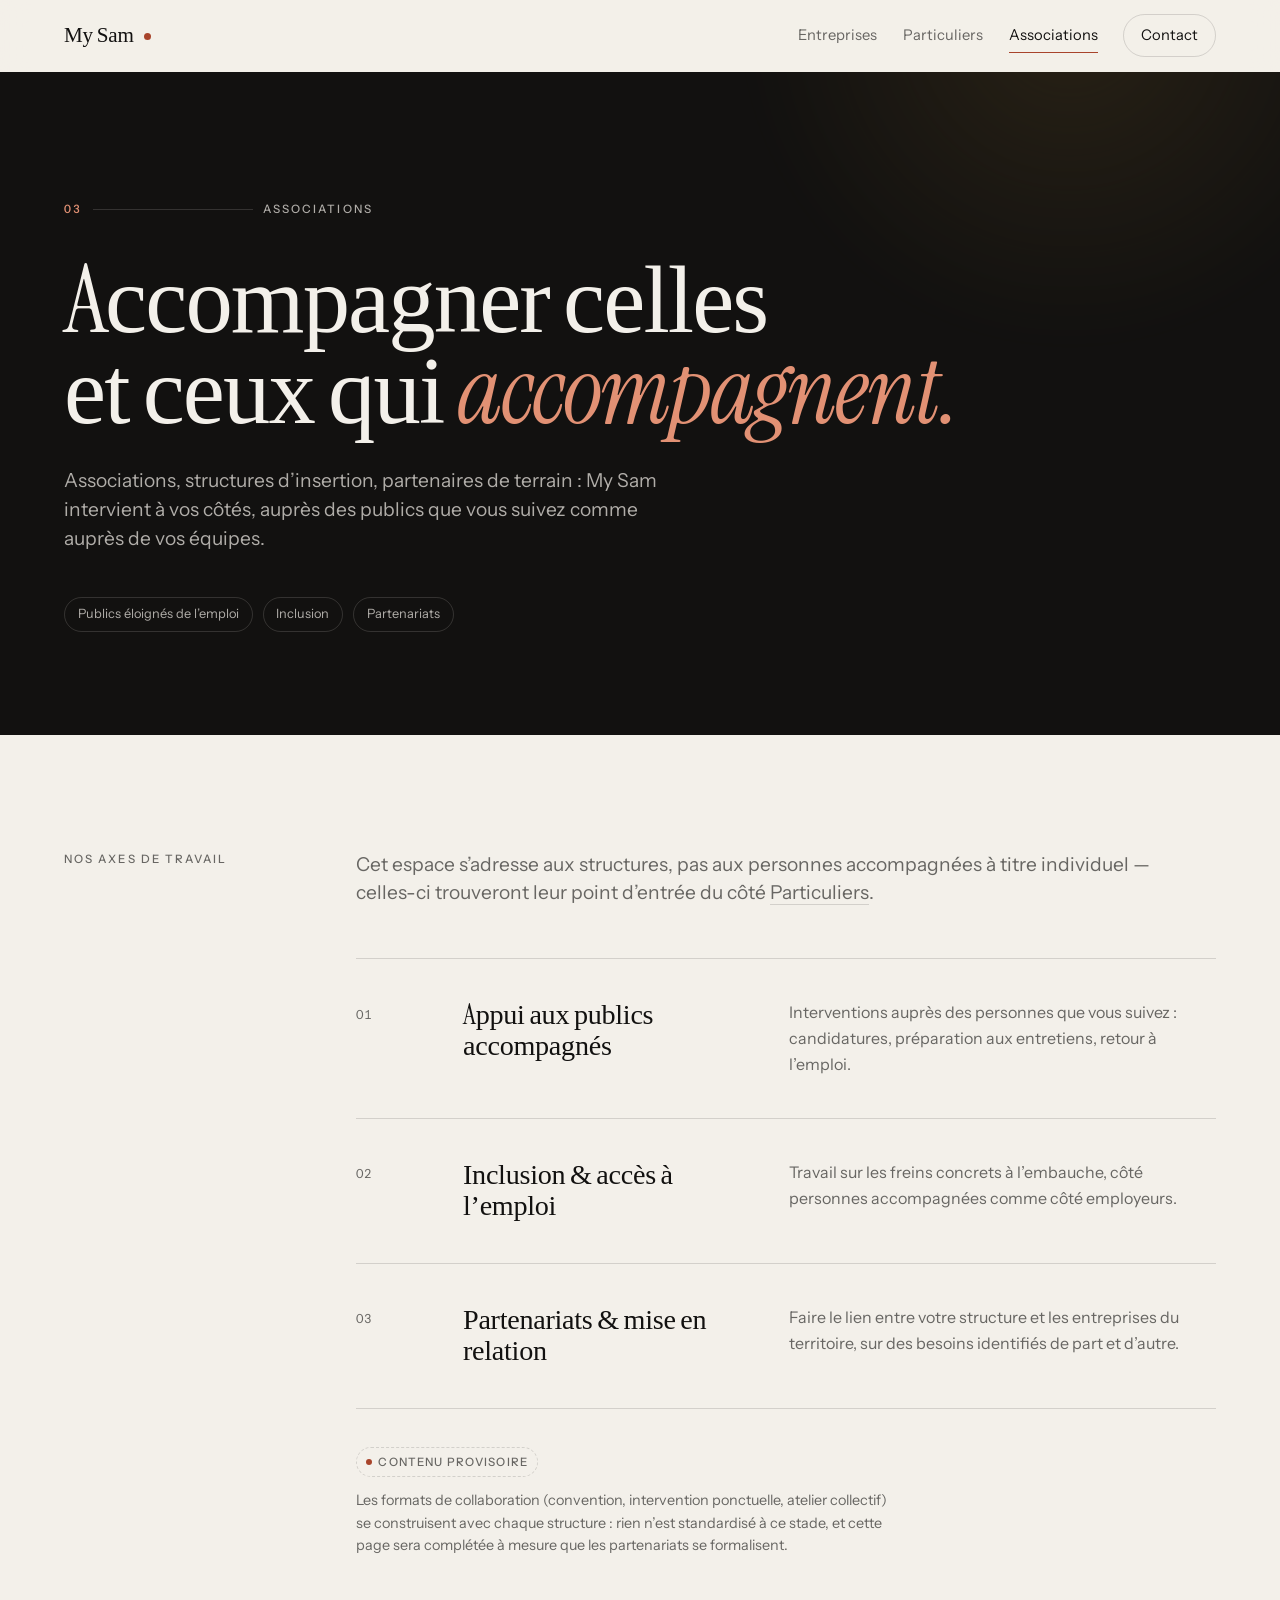
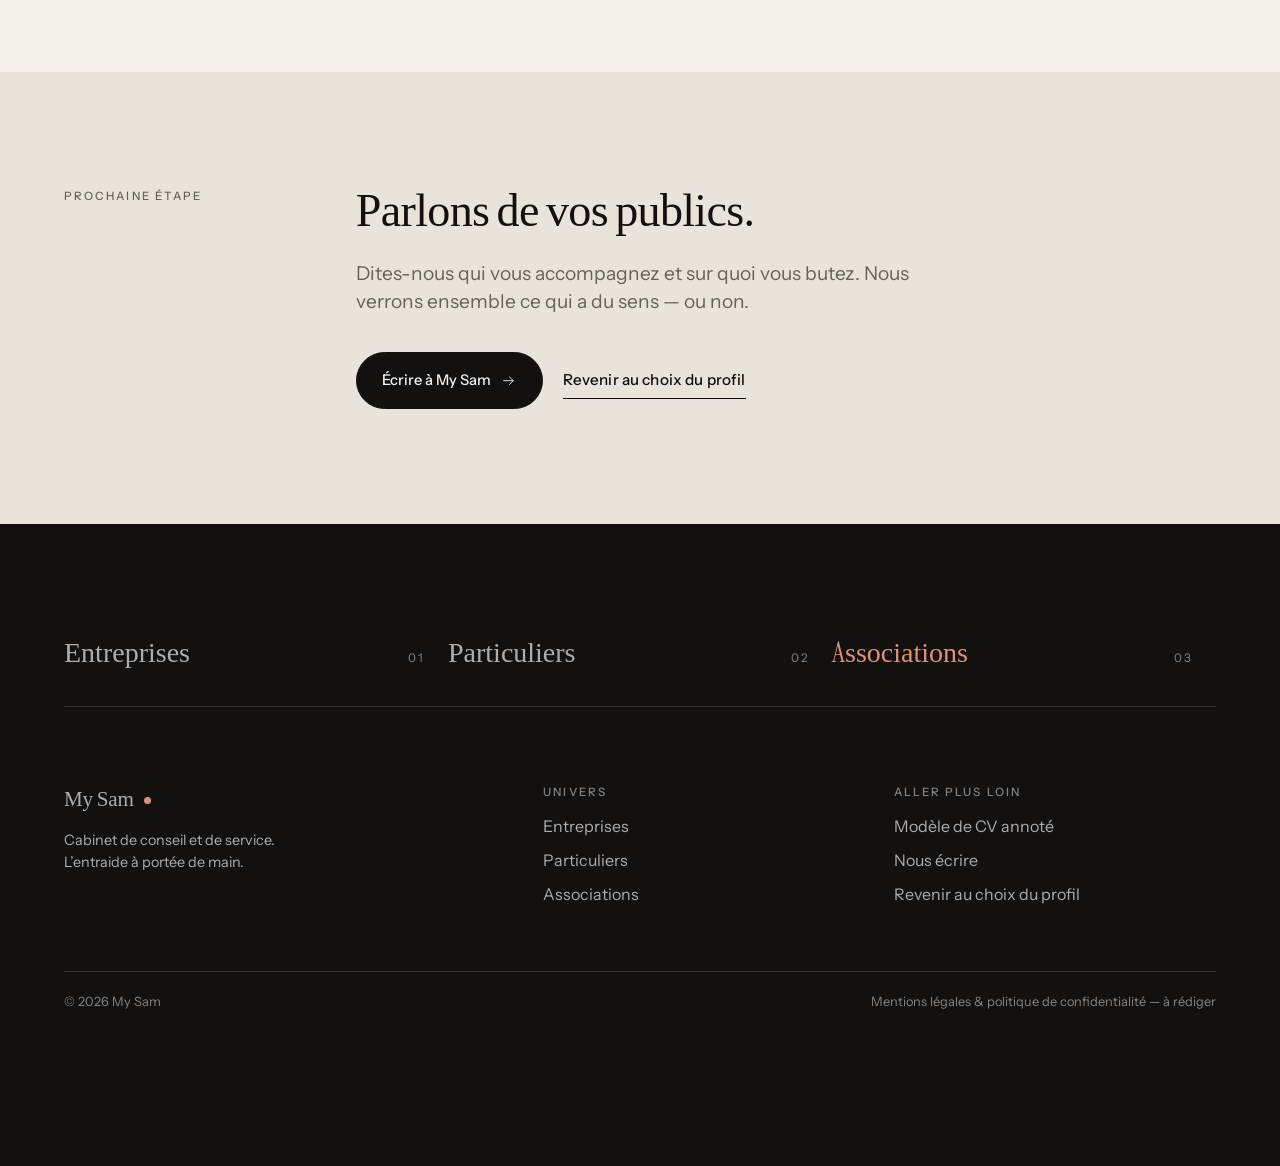
==== associations.html @ b74c6d35 "Site My Sam : expérience d'entrée par profil et architecture statique Remplace la page unique hérité" ====
<!DOCTYPE html>
<html lang="fr" class="no-js">
<head>
<meta charset="UTF-8" />
<meta name="viewport" content="width=device-width, initial-scale=1, viewport-fit=cover" />
<title>Associations — My Sam</title>
<meta name="description" content="Associations et structures d’accompagnement : appui aux publics éloignés de l’emploi, inclusion, partenariats avec les entreprises du territoire." />
<meta name="theme-color" content="#121110" />
<meta property="og:type" content="website" />
<meta property="og:title" content="Associations — My Sam" />
<meta property="og:description" content="Associations et structures d’accompagnement : appui aux publics éloignés de l’emploi, inclusion, partenariats avec les entreprises du territoire." />
<meta property="og:locale" content="fr_FR" />
<link rel="icon" href="data:image/svg+xml,%3Csvg xmlns='http://www.w3.org/2000/svg' viewBox='0 0 32 32'%3E%3Crect width='32' height='32' fill='%23121110'/%3E%3Ccircle cx='16' cy='16' r='6' fill='%23E29174'/%3E%3C/svg%3E" />
<link rel="preload" href="assets/fonts/instrument-sans-latin.woff2" as="font" type="font/woff2" crossorigin />
<link rel="preload" href="assets/fonts/instrument-serif-latin.woff2" as="font" type="font/woff2" crossorigin />
<link rel="stylesheet" href="assets/css/fonts.css" />
<link rel="stylesheet" href="assets/css/base.css" />
<link rel="stylesheet" href="assets/css/page.css" />
<script>document.documentElement.classList.remove('no-js');document.documentElement.classList.add('js');</script>
</head>
<body data-profile="associations">
<script>document.body.classList.add('is-entering');</script>

<a class="skip" href="#main">Aller au contenu</a>

<header class="site-head">
  <a class="wordmark" href="index.html" aria-label="My Sam, accueil">My Sam<i aria-hidden="true"></i></a>
  <nav class="site-nav" id="site-menu" aria-label="Navigation principale">
    <a href="entreprises.html" data-profile="entreprises">Entreprises</a>
    <a href="particuliers.html" data-profile="particuliers">Particuliers</a>
    <a href="associations.html" data-profile="associations" aria-current="page">Associations</a>
    <a class="cta" href="contact.html">Contact</a>
    <a class="nav-reset" href="index.html">Changer de profil</a>
  </nav>
  <button class="burger" type="button" aria-expanded="false" aria-controls="site-menu" aria-label="Ouvrir le menu"><span></span></button>
</header>

<main id="main">
  <section class="hero on-ink" style="--tone: var(--tone-associations);">
    <div class="hero__halo" aria-hidden="true"></div>
    <div class="shell">
      <p class="eyebrow hero__index"><span>03</span><i aria-hidden="true"></i>Associations</p>
      <h1 class="display">Accompagner celles<br />et ceux qui <em>accompagnent.</em></h1>
      <p class="lede">Associations, structures d’insertion, partenaires de terrain&nbsp;: My Sam intervient à vos côtés, auprès des publics que vous suivez comme auprès de vos équipes.</p>
      <div class="hero__meta">
        <span class="tag">Publics éloignés de l’emploi</span>
        <span class="tag">Inclusion</span>
        <span class="tag">Partenariats</span>
      </div>
    </div>
  </section>
  <section class="section">
    <div class="shell spread">
      <p class="eyebrow">Nos axes de travail</p>
      <div>
        <p class="lede measure" style="margin-bottom:clamp(30px,4vw,54px);">Cet espace s’adresse aux structures, pas aux personnes accompagnées à titre individuel — celles-ci trouveront leur point d’entrée du côté <a href="particuliers.html" data-profile="particuliers" style="border-bottom:1px solid var(--hair-paper);">Particuliers</a>.</p>
        <div class="offer">
        <article class="offer__item reveal">
          <p class="offer__num" aria-hidden="true">01</p>
          <h3>Appui aux publics accompagnés</h3>
          <p>Interventions auprès des personnes que vous suivez&nbsp;: candidatures, préparation aux entretiens, retour à l’emploi.</p>
        </article>
        <article class="offer__item reveal">
          <p class="offer__num" aria-hidden="true">02</p>
          <h3>Inclusion &amp; accès à l’emploi</h3>
          <p>Travail sur les freins concrets à l’embauche, côté personnes accompagnées comme côté employeurs.</p>
        </article>
        <article class="offer__item reveal">
          <p class="offer__num" aria-hidden="true">03</p>
          <h3>Partenariats &amp; mise en relation</h3>
          <p>Faire le lien entre votre structure et les entreprises du territoire, sur des besoins identifiés de part et d’autre.</p>
        </article>
        </div>
      <div class="reveal" style="margin-top:clamp(26px,3vw,40px);display:grid;gap:12px;justify-items:start;">
        <span class="provisional">Contenu provisoire</span>
        <p class="note">Les formats de collaboration (convention, intervention ponctuelle, atelier collectif) se construisent avec chaque structure&nbsp;: rien n’est standardisé à ce stade, et cette page sera complétée à mesure que les partenariats se formalisent.</p>
      </div>
      </div>
    </div>
  </section>
  <section class="section on-paper-2">
    <div class="shell spread">
      <p class="eyebrow">Prochaine étape</p>
      <div class="cta reveal">
        <h2 class="h2">Parlons de vos publics.</h2>
        <p class="lede">Dites-nous qui vous accompagnez et sur quoi vous butez. Nous verrons ensemble ce qui a du sens — ou non.</p>
        <div class="cta__actions">
          <a class="btn" href="contact.html">Écrire à My Sam
            <svg class="arw" viewBox="0 0 24 24" fill="none" stroke="currentColor" stroke-width="1.4" aria-hidden="true" style="width:1.05em;height:1.05em;"><path d="M4 12h15M13 6l6 6-6 6" stroke-linecap="round" stroke-linejoin="round"/></svg>
          </a>
          <a class="action" href="index.html">Revenir au choix du profil</a>
        </div>
      </div>
    </div>
  </section>

  <footer class="section section--tight on-ink">
    <div class="shell">
      <nav class="switch" aria-label="Changer d’univers">
        <a class="switch__link" href="entreprises.html" data-profile="entreprises">Entreprises <small>01</small></a>
        <a class="switch__link" href="particuliers.html" data-profile="particuliers">Particuliers <small>02</small></a>
        <a class="switch__link" href="associations.html" data-profile="associations" aria-current="page">Associations <small>03</small></a>
      </nav>

      <div class="site-foot">
        <div class="site-foot__grid">
          <div>
            <a class="wordmark" href="index.html">My Sam<i aria-hidden="true"></i></a>
            <p class="note" style="color:var(--on-ink-soft);margin-top:.8em;max-width:32ch;">
              Cabinet de conseil et de service.<br />L’entraide à portée de main.
            </p>
          </div>
          <div>
            <h4>Univers</h4>
            <ul>
              <li><a href="entreprises.html" data-profile="entreprises">Entreprises</a></li>
              <li><a href="particuliers.html" data-profile="particuliers">Particuliers</a></li>
              <li><a href="associations.html" data-profile="associations">Associations</a></li>
            </ul>
          </div>
          <div>
            <h4>Aller plus loin</h4>
            <ul>
              <li><a href="ressources/modele-cv-annote.html">Modèle de CV annoté</a></li>
              <li><a href="contact.html">Nous écrire</a></li>
              <li><a href="index.html">Revenir au choix du profil</a></li>
            </ul>
          </div>
        </div>
        <div class="site-foot__base">
          <span>© 2026 My&nbsp;Sam</span>
          <span>Mentions légales &amp; politique de confidentialité — à rédiger</span>
        </div>
      </div>
    </div>
  </footer>
</main>

<div class="wipe" aria-hidden="true"></div>

<script src="assets/js/config.js"></script>
<script src="assets/js/site.js"></script>
</body>
</html>
---- assets/css/fonts.css ----
/* =========================================================
   MY SAM — Polices auto-hébergées.
   Instrument Sans & Instrument Serif (SIL Open Font License 1.1).
   Hébergées en local : pas d'appel à un CDN tiers (performance,
   fiabilité hors-ligne, et conformité RGPD côté fonts.gstatic.com).
   ========================================================= */

/* --- Instrument Sans (variable 400–700) --------------------------- */
@font-face {
  font-family: "Instrument Sans";
  font-style: normal;
  font-weight: 400 700;
  font-display: swap;
  src: url("../fonts/instrument-sans-latin.woff2") format("woff2");
  unicode-range: U+0000-00FF, U+0131, U+0152-0153, U+02BB-02BC, U+02C6, U+02DA, U+02DC,
                 U+0304, U+0308, U+0329, U+2000-206F, U+20AC, U+2122, U+2191, U+2193,
                 U+2212, U+2215, U+FEFF, U+FFFD;
}
@font-face {
  font-family: "Instrument Sans";
  font-style: normal;
  font-weight: 400 700;
  font-display: swap;
  src: url("../fonts/instrument-sans-latin-ext.woff2") format("woff2");
  unicode-range: U+0100-02BA, U+02BD-02C5, U+02C7-02CC, U+02CE-02D7, U+02DD-02FF, U+0304,
                 U+0308, U+0329, U+1D00-1DBF, U+1E00-1E9F, U+1EF2-1EFF, U+2020, U+20A0-20AB,
                 U+20AD-20C0, U+2113, U+2C60-2C7F, U+A720-A7FF;
}

/* --- Instrument Serif --------------------------------------------- */
@font-face {
  font-family: "Instrument Serif";
  font-style: normal;
  font-weight: 400;
  font-display: swap;
  src: url("../fonts/instrument-serif-latin.woff2") format("woff2");
  unicode-range: U+0000-00FF, U+0131, U+0152-0153, U+02BB-02BC, U+02C6, U+02DA, U+02DC,
                 U+0304, U+0308, U+0329, U+2000-206F, U+20AC, U+2122, U+2191, U+2193,
                 U+2212, U+2215, U+FEFF, U+FFFD;
}
@font-face {
  font-family: "Instrument Serif";
  font-style: normal;
  font-weight: 400;
  font-display: swap;
  src: url("../fonts/instrument-serif-latin-ext.woff2") format("woff2");
  unicode-range: U+0100-02BA, U+02BD-02C5, U+02C7-02CC, U+02CE-02D7, U+02DD-02FF, U+0304,
                 U+0308, U+0329, U+1D00-1DBF, U+1E00-1E9F, U+1EF2-1EFF, U+2020, U+20A0-20AB,
                 U+20AD-20C0, U+2113, U+2C60-2C7F, U+A720-A7FF;
}
@font-face {
  font-family: "Instrument Serif";
  font-style: italic;
  font-weight: 400;
  font-display: swap;
  src: url("../fonts/instrument-serif-italic-latin.woff2") format("woff2");
  unicode-range: U+0000-00FF, U+0131, U+0152-0153, U+02BB-02BC, U+02C6, U+02DA, U+02DC,
                 U+0304, U+0308, U+0329, U+2000-206F, U+20AC, U+2122, U+2191, U+2193,
                 U+2212, U+2215, U+FEFF, U+FFFD;
}
@font-face {
  font-family: "Instrument Serif";
  font-style: italic;
  font-weight: 400;
  font-display: swap;
  src: url("../fonts/instrument-serif-italic-latin-ext.woff2") format("woff2");
  unicode-range: U+0100-02BA, U+02BD-02C5, U+02C7-02CC, U+02CE-02D7, U+02DD-02FF, U+0304,
                 U+0308, U+0329, U+1D00-1DBF, U+1E00-1E9F, U+1EF2-1EFF, U+2020, U+20A0-20AB,
                 U+20AD-20C0, U+2113, U+2C60-2C7F, U+A720-A7FF;
}
---- assets/css/base.css ----
/* =========================================================
   MY SAM — Socle : tokens, reset, typographie, primitives
   Une seule source de vérité pour les couleurs et l'échelle.
   ========================================================= */

:root {
  /* Encre & papier */
  --ink:        #121110;
  --ink-2:      #1B1917;
  --ink-3:      #272321;
  --paper:      #F3F0EA;
  --paper-2:    #E9E4DA;

  /* Accent terre cuite : chaleur, proximité. Jamais en corps de texte. */
  --accent:     #A8442B;   /* sur papier — 5.2:1, lisible même en 10px */
  --accent-up:  #E29174;   /* sur encre    — ratio 7.1:1 */

  /* Tons par univers (uniquement en halo, ~15 % d'opacité) */
  --tone-entreprises:  47 79 74;
  --tone-particuliers: 168 68 43;
  --tone-associations: 138 106 47;
  --tone-neutre:       120 114 104;

  /* Texte */
  --on-ink:        #F3F0EA;
  --on-ink-soft:   rgb(243 240 234 / .70);
  --on-ink-faint:  rgb(243 240 234 / .52);
  --hair-ink:      rgb(243 240 234 / .15);
  --on-paper:      #121110;
  --on-paper-soft: rgb(18 17 16 / .62);
  --hair-paper:    rgb(18 17 16 / .14);

  /* Typographie */
  --sans: "Instrument Sans", ui-sans-serif, system-ui, -apple-system, "Segoe UI", Helvetica, Arial, sans-serif;
  --serif: "Instrument Serif", ui-serif, Georgia, "Times New Roman", serif;

  /* Rythme : une seule unité, tout en dérive */
  --u: clamp(18px, 2.2vw, 30px);
  --gutter: clamp(20px, 5vw, 72px);
  --measure: 62ch;
  --maxw: 1440px;

  /* Mouvement : deux courbes, pas plus */
  --ease: cubic-bezier(.22, 1, .36, 1);
  --ease-in: cubic-bezier(.62, 0, .34, 1);
  --t-fast: .22s;
  --t-mid: .45s;
  --t-slow: .8s;
}

*, *::before, *::after { box-sizing: border-box; }

html {
  -webkit-text-size-adjust: 100%;
  scroll-behavior: smooth;
}

body {
  margin: 0;
  font-family: var(--sans);
  font-size: clamp(16px, 1.02vw, 17.5px);
  line-height: 1.6;
  color: var(--on-paper);
  background: var(--paper);
  font-synthesis-weight: none;
  -webkit-font-smoothing: antialiased;
  text-rendering: optimizeLegibility;
}

h1, h2, h3, h4, p, figure, blockquote, ul, ol, dl, dd { margin: 0; }
ul, ol { padding: 0; list-style: none; }
img, svg { display: block; max-width: 100%; }
button { font: inherit; color: inherit; }

a { color: inherit; text-decoration: none; }

/* --- Focus : visible, jamais décoratif ------------------------------- */
:focus { outline: none; }
:focus-visible {
  outline: 2px solid var(--accent);
  outline-offset: 3px;
  border-radius: 2px;
}
.on-ink :focus-visible, .gateway :focus-visible, .hero :focus-visible { outline-color: var(--accent-up); }

.skip {
  position: absolute;
  left: var(--gutter); top: -100px;
  z-index: 999;
  padding: 12px 18px;
  background: var(--paper); color: var(--ink);
  font-size: .8rem; letter-spacing: .06em; text-transform: uppercase;
  transition: top var(--t-fast) var(--ease);
}
.skip:focus-visible { top: 14px; }

/* =========================================================
   Typographie
   ========================================================= */

.display {
  font-family: var(--serif);
  font-weight: 400;
  line-height: .96;
  letter-spacing: -.02em;
  font-size: clamp(2.8rem, 7.4vw, 6.4rem);
}
.display em {
  font-style: italic;
  color: var(--accent-up);
}

.h2 {
  font-family: var(--serif);
  font-weight: 400;
  font-size: clamp(1.9rem, 3.6vw, 3.1rem);
  line-height: 1.04;
  letter-spacing: -.015em;
}

.h3 {
  font-size: clamp(1.12rem, 1.5vw, 1.32rem);
  font-weight: 600;
  line-height: 1.24;
  letter-spacing: -.005em;
}

.eyebrow {
  font-size: .72rem;
  font-weight: 500;
  letter-spacing: .18em;
  text-transform: uppercase;
  color: var(--on-paper-soft);
}
.on-ink .eyebrow, .gateway .eyebrow, .hero .eyebrow { color: var(--on-ink-soft); }

.lede {
  font-size: clamp(1.05rem, 1.5vw, 1.32rem);
  line-height: 1.5;
  max-width: 46ch;
  color: var(--on-paper-soft);
}
.on-ink .lede, .gateway .lede, .hero .lede { color: var(--on-ink-soft); }

.measure { max-width: var(--measure); }

/* =========================================================
   Primitives de mise en page
   ========================================================= */

.shell {
  width: 100%;
  max-width: var(--maxw);
  margin-inline: auto;
  padding-inline: var(--gutter);
}

.section { padding-block: clamp(64px, 9vw, 150px); }
.section--tight { padding-block: clamp(48px, 6vw, 96px); }
.on-ink { background: var(--ink); color: var(--on-ink); }
.on-paper-2 { background: var(--paper-2); }

.rule {
  height: 1px;
  background: var(--hair-paper);
  border: 0;
}
.on-ink .rule, .hero .rule { background: var(--hair-ink); }

/* Grille éditoriale : libellé à gauche, contenu à droite */
.spread {
  display: grid;
  gap: clamp(24px, 3vw, 56px);
  grid-template-columns: 1fr;
}
@media (min-width: 900px) {
  .spread { grid-template-columns: minmax(0, 22%) minmax(0, 1fr); }
}

/* =========================================================
   Composants
   ========================================================= */

/* --- Lien / bouton d'action ------------------------------------------ */
.action {
  --c: var(--on-paper);
  display: inline-flex;
  align-items: center;
  gap: .7em;
  padding: 1em 0;
  font-size: .95rem;
  font-weight: 500;
  letter-spacing: .01em;
  color: var(--c);
  position: relative;
}
.action::after {
  content: "";
  position: absolute;
  left: 0; right: 0; bottom: .55em;
  height: 1px;
  background: currentColor;
  transform: scaleX(1);
  transform-origin: right;
  transition: transform var(--t-mid) var(--ease);
}
.action:hover::after { transform: scaleX(0); }
.action .arw {
  width: 1.1em; height: 1.1em;
  transition: transform var(--t-mid) var(--ease);
}
.action:hover .arw { transform: translateX(.35em); }
.on-ink .action, .hero .action { --c: var(--on-ink); }

.btn {
  display: inline-flex;
  align-items: center;
  gap: .7em;
  padding: 1.05em 1.7em;
  background: var(--ink);
  color: var(--paper);
  font-size: .92rem;
  font-weight: 500;
  border: 1px solid var(--ink);
  border-radius: 999px;
  cursor: pointer;
  transition: background var(--t-fast) var(--ease),
              color var(--t-fast) var(--ease),
              transform var(--t-fast) var(--ease);
}
.btn:hover { background: var(--accent); border-color: var(--accent); color: #fff; }
.btn:active { transform: translateY(1px); }
.on-ink .btn { background: var(--paper); color: var(--ink); border-color: var(--paper); }
.on-ink .btn:hover { background: var(--accent-up); border-color: var(--accent-up); color: var(--ink); }
.btn[disabled] { opacity: .4; cursor: not-allowed; }

/* --- Marqueur de contenu à compléter --------------------------------- */
.provisional {
  display: inline-flex;
  align-items: center;
  gap: .55em;
  padding: .4em .8em .45em;
  border: 1px dashed var(--hair-paper);
  border-radius: 999px;
  font-size: .72rem;
  font-weight: 500;
  letter-spacing: .1em;
  text-transform: uppercase;
  color: var(--on-paper-soft);
}
.provisional::before {
  content: "";
  width: 6px; height: 6px;
  border-radius: 50%;
  background: var(--accent);
}
.on-ink .provisional, .hero .provisional { border-color: var(--hair-ink); color: var(--on-ink-soft); }
.on-ink .provisional::before, .hero .provisional::before { background: var(--accent-up); }

.note {
  font-size: .9rem;
  line-height: 1.55;
  color: var(--on-paper-soft);
  max-width: 54ch;
}

/* =========================================================
   En-tête de site (présent sur toutes les pages internes)
   ========================================================= */

.site-head {
  position: sticky;
  top: 0;
  z-index: 60;
  display: flex;
  align-items: center;
  justify-content: space-between;
  gap: var(--u);
  padding: 14px var(--gutter);
  background: rgb(243 240 234 / .82);
  backdrop-filter: saturate(1.4) blur(14px);
  border-bottom: 1px solid transparent;
  transition: border-color var(--t-mid) var(--ease);
}
.site-head[data-stuck="true"] { border-bottom-color: var(--hair-paper); }

.wordmark {
  display: inline-flex;
  align-items: baseline;
  gap: .5em;
  font-family: var(--serif);
  font-size: 1.32rem;
  letter-spacing: -.01em;
  white-space: nowrap;
}
.wordmark i {
  font-style: normal;
  width: 7px; height: 7px;
  border-radius: 50%;
  background: var(--accent);
  transform: translateY(-.1em);
  transition: transform var(--t-mid) var(--ease);
}
.wordmark:hover i { transform: translateY(-.1em) scale(1.5); }
.gateway .wordmark i, .on-ink .wordmark i { background: var(--accent-up); }

.site-nav { display: flex; align-items: center; gap: clamp(14px, 2vw, 32px); }
.site-nav a {
  position: relative;
  font-size: .92rem;
  padding: .35em 0;
  color: var(--on-paper-soft);
  transition: color var(--t-fast) var(--ease);
}
.site-nav a:hover { color: var(--on-paper); }
.site-nav a[aria-current="page"] { color: var(--on-paper); }
.site-nav a[aria-current="page"]::after {
  content: "";
  position: absolute;
  left: 0; right: 0; bottom: 0;
  height: 1px;
  background: var(--accent);
}
.site-nav .cta {
  padding: .6em 1.15em;
  border: 1px solid var(--hair-paper);
  border-radius: 999px;
  color: var(--on-paper);
}
.site-nav .cta:hover { background: var(--ink); color: var(--paper); border-color: var(--ink); }
.site-nav .cta::after { display: none; }

/* Menu mobile */
.burger {
  display: none;
  width: 44px; height: 44px;
  margin-right: -10px;
  background: none; border: 0; cursor: pointer;
  align-items: center; justify-content: center;
}
.burger span {
  display: block;
  position: relative;
  width: 22px; height: 1px;
  background: var(--on-paper);
  transition: background var(--t-fast) var(--ease);
}
.burger span::before, .burger span::after {
  content: "";
  position: absolute; left: 0;
  width: 22px; height: 1px;
  background: var(--on-paper);
  transition: transform var(--t-mid) var(--ease);
}
.burger span::before { top: -6px; }
.burger span::after { top: 6px; }
.burger[aria-expanded="true"] span { background: transparent; }
.burger[aria-expanded="true"] span::before { transform: translateY(6px) rotate(45deg); }
.burger[aria-expanded="true"] span::after { transform: translateY(-6px) rotate(-45deg); }

@media (max-width: 860px) {
  .burger { display: inline-flex; }
  .site-nav {
    position: fixed;
    inset: 0;
    flex-direction: column;
    align-items: flex-start;
    justify-content: center;
    gap: 6px;
    padding: var(--gutter);
    background: var(--ink);
    color: var(--on-ink);
    clip-path: inset(0 0 100% 0);
    transition: clip-path var(--t-mid) var(--ease-in);
  }
  .site-nav a {
    font-family: var(--serif);
    font-size: clamp(2rem, 9vw, 3rem);
    color: var(--on-ink-soft);
    padding: .16em 0;
    opacity: 0;
    transform: translateY(14px);
    transition: opacity var(--t-mid) var(--ease), transform var(--t-mid) var(--ease), color var(--t-fast) var(--ease);
  }
  .site-nav a[aria-current="page"], .site-nav a:hover { color: var(--on-ink); }
  .site-nav a[aria-current="page"]::after { background: var(--accent-up); bottom: .22em; }
  .site-nav .cta { border: 0; padding: .16em 0; border-radius: 0; color: var(--accent-up); }
  .site-nav .cta:hover { background: none; color: var(--accent-up); }
  body[data-menu="open"] { overflow: hidden; }
  body[data-menu="open"] .site-nav { clip-path: inset(0 0 0 0); }
  body[data-menu="open"] .site-nav a { opacity: 1; transform: none; }
  body[data-menu="open"] .site-nav a:nth-child(1) { transition-delay: .06s; }
  body[data-menu="open"] .site-nav a:nth-child(2) { transition-delay: .11s; }
  body[data-menu="open"] .site-nav a:nth-child(3) { transition-delay: .16s; }
  body[data-menu="open"] .site-nav a:nth-child(4) { transition-delay: .21s; }
  body[data-menu="open"] .site-nav a:nth-child(5) { transition-delay: .26s; }
  body[data-menu="open"] .burger span::before,
  body[data-menu="open"] .burger span::after { background: var(--paper); }
  body[data-menu="open"] .site-head { background: transparent; backdrop-filter: none; }
  body[data-menu="open"] .wordmark { color: var(--paper); position: relative; z-index: 1; }
  .burger { position: relative; z-index: 2; }
}

/* =========================================================
   Pied de page
   ========================================================= */

.site-foot { padding-block: clamp(48px, 6vw, 88px); }
.site-foot__grid {
  display: grid;
  gap: var(--u);
  grid-template-columns: 1fr;
  align-items: start;
}
@media (min-width: 760px) {
  .site-foot__grid { grid-template-columns: 1.4fr 1fr 1fr; }
}
.site-foot h4 {
  font-size: .72rem; font-weight: 500;
  letter-spacing: .18em; text-transform: uppercase;
  color: var(--on-ink-faint);
  margin-bottom: 1.1em;
}
.site-foot li + li { margin-top: .5em; }
.site-foot a { color: var(--on-ink-soft); transition: color var(--t-fast) var(--ease); }
.site-foot a:hover { color: var(--on-ink); }
.site-foot__base {
  display: flex; flex-wrap: wrap; gap: 8px 24px;
  justify-content: space-between;
  margin-top: clamp(32px, 5vw, 64px);
  padding-top: 20px;
  border-top: 1px solid var(--hair-ink);
  font-size: .8rem;
  color: var(--on-ink-faint);
}

/* =========================================================
   Révélation au défilement + voile de transition
   ========================================================= */

.js .reveal {
  opacity: 0;
  transform: translateY(18px);
  transition: opacity var(--t-slow) var(--ease), transform var(--t-slow) var(--ease);
}
.js .reveal.is-in { opacity: 1; transform: none; }

.wipe {
  position: fixed;
  inset: 0;
  z-index: 200;
  background: var(--ink);
  transform: translateY(100%);
  pointer-events: none;
}
.js body.is-entering .wipe { transform: translateY(0); animation: wipe-out .6s var(--ease) .04s forwards; }
body.is-leaving .wipe { animation: wipe-in .5s var(--ease-in) forwards; }
body.is-leaving { pointer-events: none; }

@keyframes wipe-in  { from { transform: translateY(100%); } to { transform: translateY(0); } }
@keyframes wipe-out { from { transform: translateY(0); }    to { transform: translateY(-100%); } }

/* =========================================================
   Réduction des animations : on coupe, on ne dégrade pas
   ========================================================= */

@media (prefers-reduced-motion: reduce) {
  html { scroll-behavior: auto; }
  *, *::before, *::after {
    animation-duration: .01ms !important;
    animation-iteration-count: 1 !important;
    transition-duration: .01ms !important;
    scroll-behavior: auto !important;
  }
  .js .reveal { opacity: 1; transform: none; }
  .wipe { display: none; }
}

/* Retour à la porte d'entrée — utile sur mobile, superflu sur desktop
   où les trois univers sont déjà tous visibles dans la barre. */
.nav-reset { display: none; }
@media (max-width: 860px) {
  .nav-reset {
    display: block;
    margin-top: clamp(16px, 4vh, 34px);
    font-family: var(--sans) !important;
    font-size: 1rem !important;
    color: var(--on-ink-faint) !important;
  }
  .nav-reset::after { display: none; }
}

/* Deux sections de même fond qui se suivent : un filet les sépare,
   sinon elles se lisent comme un seul bloc. */
.on-paper-2 + .on-paper-2 { border-top: 1px solid var(--hair-paper); }
---- assets/css/page.css ----
/* =========================================================
   MY SAM — Pages d'univers (entreprises / particuliers /
   associations / contact)
   ========================================================= */

/* --- En-tête de page --------------------------------------------------- */
.hero {
  position: relative;
  background: var(--ink);
  color: var(--on-ink);
  padding-block: clamp(56px, 10vw, 128px) clamp(48px, 8vw, 104px);
  overflow: hidden;
}
.hero__halo {
  position: absolute;
  inset: -30% -10% auto -10%;
  height: 120%;
  pointer-events: none;
  background: radial-gradient(38vw 38vw at 78% 18%, rgb(var(--tone, var(--tone-neutre)) / .42), transparent 68%);
  opacity: .45;
  filter: blur(20px);
}
.hero > .shell { position: relative; z-index: 1; }

.hero__index {
  display: flex;
  align-items: center;
  gap: .9em;
  margin-bottom: clamp(20px, 3vw, 36px);
}
.hero__index span { font-variant-numeric: tabular-nums; color: var(--accent-up); }
.hero__index i {
  flex: 1;
  height: 1px;
  background: var(--hair-ink);
  max-width: 160px;
}
.hero h1 { margin-bottom: clamp(18px, 2.4vw, 30px); }
.hero .lede { max-width: 48ch; }

.hero__meta {
  display: flex;
  flex-wrap: wrap;
  gap: 10px 10px;
  margin-top: clamp(26px, 4vw, 44px);
}
.tag {
  padding: .5em 1em;
  border: 1px solid var(--hair-ink);
  border-radius: 999px;
  font-size: .8rem;
  color: var(--on-ink-soft);
}

/* --- Liste éditoriale des prestations ---------------------------------- */
.offer { border-top: 1px solid var(--hair-paper); }

.offer__item {
  display: grid;
  grid-template-columns: 1fr;
  gap: 10px clamp(24px, 4vw, 64px);
  padding: clamp(24px, 3.2vw, 44px) 0;
  border-bottom: 1px solid var(--hair-paper);
  position: relative;
}
@media (min-width: 900px) {
  .offer__item { grid-template-columns: 3.5rem minmax(0, 32%) minmax(0, 1fr); align-items: start; }
}
.offer__num {
  font-size: .78rem;
  font-variant-numeric: tabular-nums;
  letter-spacing: .12em;
  color: var(--on-paper-soft);
  padding-top: .35em;
}
.offer__item h3 { font-family: var(--serif); font-weight: 400; font-size: clamp(1.35rem, 2.2vw, 1.85rem); line-height: 1.1; letter-spacing: -.01em; }
.offer__item p { color: var(--on-paper-soft); max-width: 58ch; }
.offer__item::before {
  content: "";
  position: absolute;
  left: 0; right: 0; bottom: -1px;
  height: 1px;
  background: var(--accent);
  transform: scaleX(0);
  transform-origin: left;
  transition: transform var(--t-mid) var(--ease);
}
.offer__item:hover::before { transform: scaleX(1); }
.offer__item:hover .offer__num { color: var(--accent); }

/* --- Bloc ressource (contenu réel, pas un placeholder) ----------------- */
.resource {
  display: grid;
  gap: clamp(20px, 3vw, 40px);
  grid-template-columns: 1fr;
  padding: clamp(26px, 3.4vw, 44px);
  background: var(--paper);
  border: 1px solid var(--hair-paper);
}
@media (min-width: 860px) { .resource { grid-template-columns: 1fr auto; align-items: center; } }
.resource h3 { margin-bottom: .5em; }
.resource p { color: var(--on-paper-soft); max-width: 52ch; font-size: .96rem; }

/* --- Appel à l'action -------------------------------------------------- */
.cta { text-align: left; }
.cta h2 { margin-bottom: clamp(16px, 2vw, 24px); max-width: 18ch; }
.cta .lede { margin-bottom: clamp(24px, 3vw, 36px); }
.cta__actions { display: flex; flex-wrap: wrap; gap: 14px 20px; align-items: center; }

/* --- Bascule d'univers en bas de page ---------------------------------- */
.switch { display: grid; gap: 0; grid-template-columns: 1fr; }
@media (min-width: 760px) { .switch { grid-template-columns: repeat(3, 1fr); } }
.switch__link {
  display: flex;
  align-items: baseline;
  justify-content: space-between;
  gap: 1em;
  padding: clamp(20px, 2.6vw, 30px) 0;
  border-top: 1px solid var(--hair-ink);
  font-family: var(--serif);
  font-size: clamp(1.3rem, 2.4vw, 1.75rem);
  color: var(--on-ink-soft);
  transition: color var(--t-fast) var(--ease), padding-left var(--t-mid) var(--ease);
}
@media (min-width: 760px) {
  .switch__link { border-top: 0; border-bottom: 1px solid var(--hair-ink); padding-right: 24px; }
}
.switch__link:hover { color: var(--on-ink); padding-left: 10px; }
.switch__link small { font-family: var(--sans); font-size: .74rem; letter-spacing: .12em; text-transform: uppercase; color: var(--on-ink-faint); }
.switch__link[aria-current="page"] { color: var(--accent-up); }

/* --- Formulaire de contact --------------------------------------------- */
.form { display: grid; gap: clamp(16px, 2vw, 22px); max-width: 620px; }
.field { display: grid; gap: .5em; }
.field label { font-size: .8rem; letter-spacing: .1em; text-transform: uppercase; color: var(--on-paper-soft); }
.field input, .field textarea, .field select {
  font: inherit;
  color: var(--on-paper);
  background: transparent;
  border: 0;
  border-bottom: 1px solid var(--hair-paper);
  padding: .7em 0;
  border-radius: 0;
  transition: border-color var(--t-fast) var(--ease);
}
.field textarea { resize: vertical; min-height: 120px; }
.field input:focus, .field textarea:focus, .field select:focus { border-bottom-color: var(--accent); }
.field input::placeholder, .field textarea::placeholder { color: rgb(18 17 16 / .5); }

.form__status { font-size: .9rem; color: var(--on-paper-soft); }
.form__status[data-state="error"] { color: var(--accent); }

.coords { display: grid; gap: 1.1em; }
.coords dt { font-size: .72rem; letter-spacing: .16em; text-transform: uppercase; color: var(--on-paper-soft); margin-bottom: .3em; }
.coords dd { font-size: 1.05rem; }
.coords a { border-bottom: 1px solid var(--hair-paper); padding-bottom: 2px; transition: border-color var(--t-fast) var(--ease); }
.coords a:hover { border-bottom-color: var(--accent); }
.coords .todo { color: var(--on-paper-soft); font-style: italic; font-size: .95rem; }

/* --- Page contact : formulaire + coordonnées --------------------------- */
.contact-grid {
  display: grid;
  gap: clamp(36px, 5vw, 72px);
  grid-template-columns: 1fr;
  align-items: start;
}
@media (min-width: 1000px) {
  .contact-grid { grid-template-columns: minmax(0, 1.25fr) minmax(220px, .75fr); }
}
.coords code {
  font-size: .86em;
  padding: .15em .4em;
  background: var(--paper-2);
  border-radius: 3px;
}
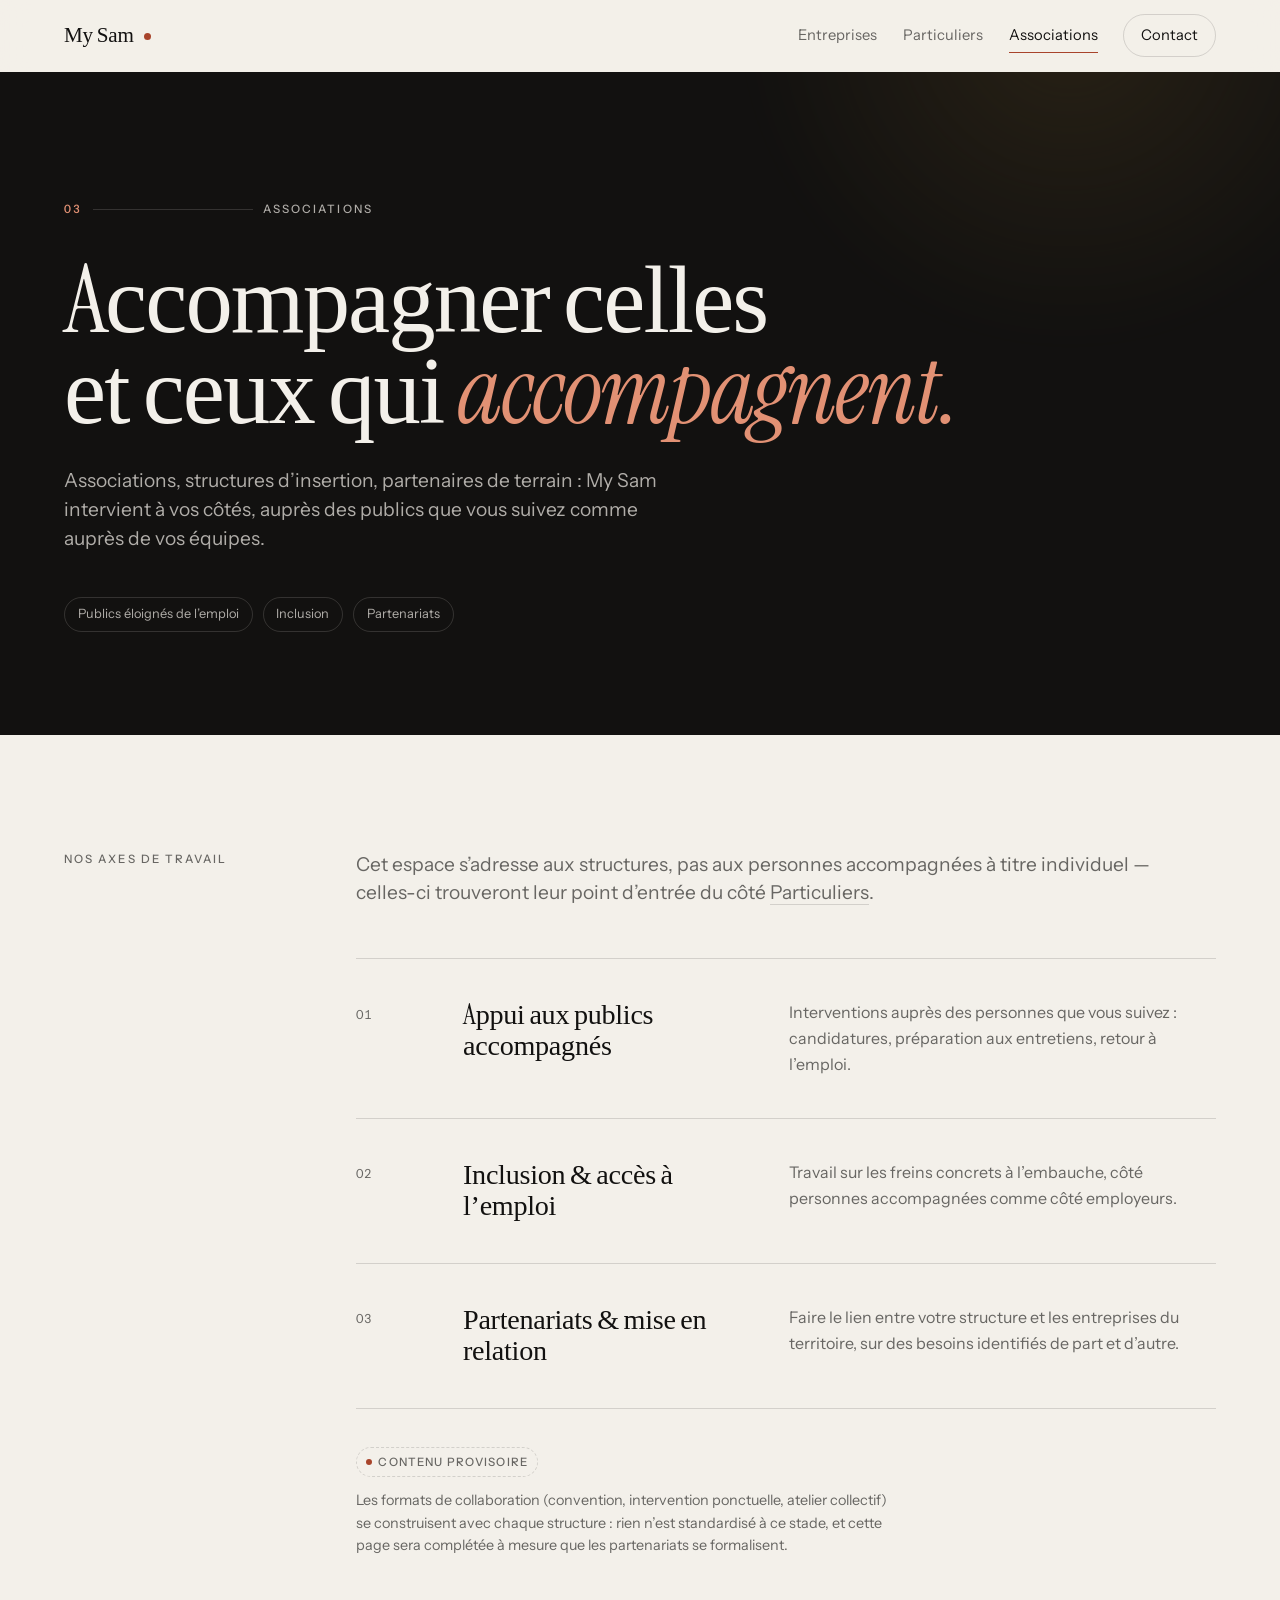
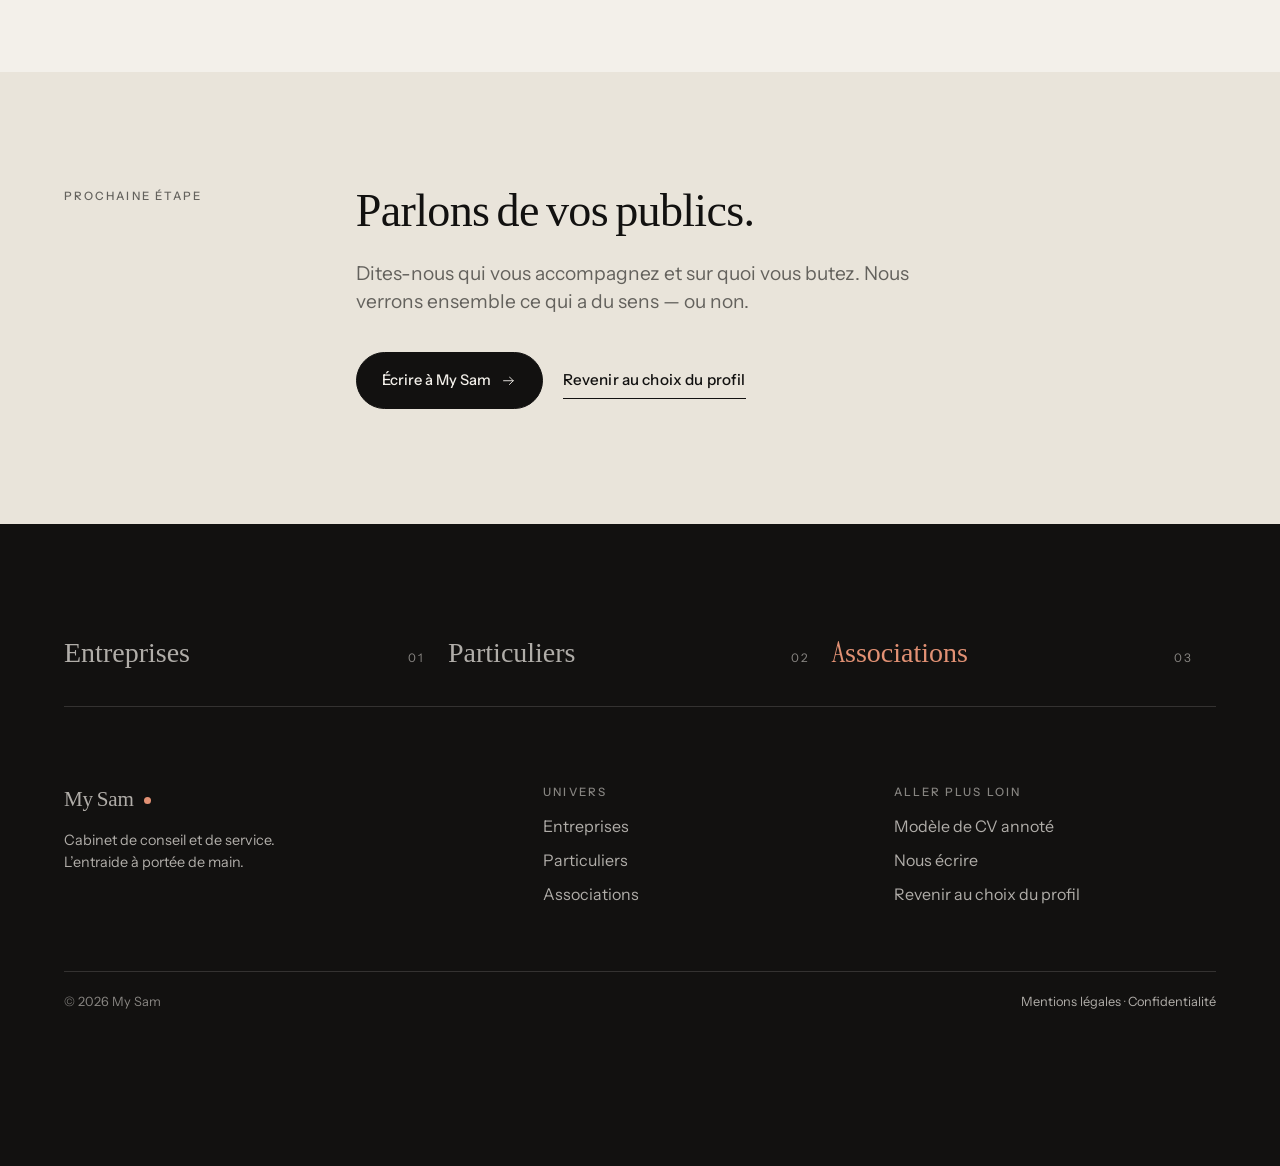
==== commit 389f05bf: "Ajoute les mentions légales et la politique de confidentialité Deux pages complètes dans la directio" ====
--- a/associations.html
+++ b/associations.html
@@ -129,7 +129,7 @@
         </div>
         <div class="site-foot__base">
           <span>© 2026 My&nbsp;Sam</span>
-          <span>Mentions légales &amp; politique de confidentialité — à rédiger</span>
+          <span><a href="mentions-legales.html">Mentions légales</a> · <a href="confidentialite.html">Confidentialité</a></span>
         </div>
       </div>
     </div>
--- a/assets/css/base.css
+++ b/assets/css/base.css
@@ -49,6 +49,9 @@
 }
 
 *, *::before, *::after { box-sizing: border-box; }
+
+/* L'attribut hidden doit primer sur tout display déclaré ailleurs. */
+[hidden] { display: none !important; }
 
 html {
   -webkit-text-size-adjust: 100%;
--- a/assets/css/page.css
+++ b/assets/css/page.css
@@ -173,3 +173,77 @@
   background: var(--paper-2);
   border-radius: 3px;
 }
+
+/* --- Contact direct : affiché tant que le formulaire n'est pas relié ---- */
+.direct h2 { margin-bottom: clamp(14px, 1.8vw, 22px); }
+.direct .lede { margin-bottom: clamp(24px, 3vw, 34px); }
+.direct__actions {
+  display: flex;
+  flex-wrap: wrap;
+  align-items: center;
+  gap: 12px clamp(20px, 3vw, 34px);
+}
+/* Sans JavaScript, les coordonnées ne sont pas injectées : on masque la liste
+   (le <noscript> de la page prend le relais) plutôt que d'afficher des
+   intitulés vides. */
+.no-js .coords { display: none; }
+
+/* --- Pages légales ------------------------------------------------------ */
+.legal { max-width: 68ch; }
+.legal > * + * { margin-top: 1.1em; }
+.legal p { color: var(--on-paper-soft); }
+.legal a { border-bottom: 1px solid var(--hair-paper); padding-bottom: 1px; }
+.legal a:hover { border-bottom-color: var(--accent); }
+.legal code {
+  font-size: .88em;
+  padding: .12em .4em;
+  background: var(--paper-2);
+  border-radius: 3px;
+}
+
+.legal__dl { display: grid; gap: 0; margin-top: 1.4em; }
+.legal__dl > div {
+  display: grid;
+  grid-template-columns: 1fr;
+  gap: .3em;
+  padding: 1em 0;
+  border-top: 1px solid var(--hair-paper);
+}
+.legal__dl > div:last-child { border-bottom: 1px solid var(--hair-paper); }
+@media (min-width: 720px) {
+  .legal__dl > div { grid-template-columns: minmax(0, 15em) minmax(0, 1fr); gap: 1.5em; align-items: baseline; }
+}
+.legal__dl dt {
+  font-size: .78rem;
+  letter-spacing: .09em;
+  text-transform: uppercase;
+  color: var(--on-paper-soft);
+}
+.legal__dl dd { color: var(--on-paper); }
+.legal__hint { color: var(--on-paper-soft); font-size: .88em; }
+
+.legal__facts { display: grid; gap: .85em; margin-top: 1.2em; }
+.legal__facts li {
+  position: relative;
+  padding-left: 1.5em;
+  color: var(--on-paper-soft);
+}
+.legal__facts li::before {
+  content: "";
+  position: absolute;
+  left: 0; top: .62em;
+  width: 7px; height: 1px;
+  background: var(--accent);
+}
+
+/* Emplacement à renseigner : visible, sans faire passer la page pour finie */
+.todo-inline {
+  display: inline-block;
+  padding: .1em .55em .15em;
+  border: 1px dashed var(--accent);
+  border-radius: 3px;
+  font-size: .82em;
+  letter-spacing: .04em;
+  color: var(--accent);
+  white-space: nowrap;
+}
